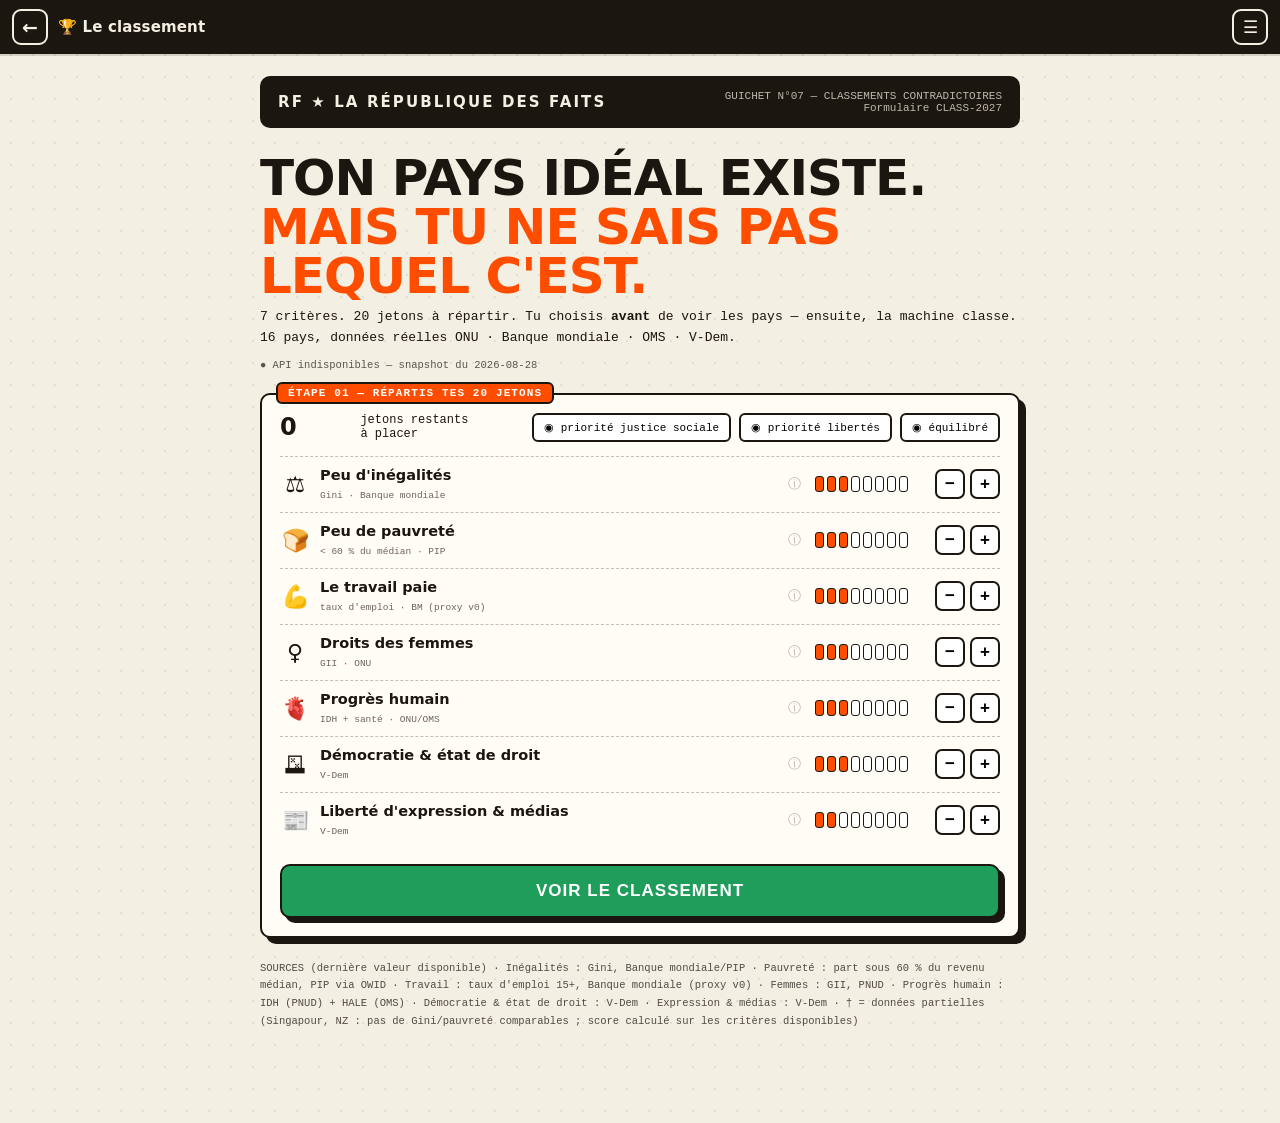
==== classement.html @ 017c0ad5 "datarepublic — La République des Faits, 4 guichets de données publiques Site statique, zéro backend " ====
<!doctype html><html lang="fr"><head><meta charset="utf-8">
<meta name="viewport" content="width=device-width,initial-scale=1">
<title>Guichet 07 — Le Classement Contradictoire · La République des Faits</title>
<link rel="icon" href="data:image/svg+xml,<svg xmlns=%22http://www.w3.org/2000/svg%22 viewBox=%220 0 100 100%22><text y=%22.9em%22 font-size=%2290%22>🏆</text></svg>">
<link rel="stylesheet" href="styles.css?v=1787875876">
<style>
.budget{display:flex;justify-content:space-between;align-items:center;margin-bottom:14px;flex-wrap:wrap;gap:10px}
.budget b{font-size:24px;font-weight:900}
.budget .left{font-family:var(--mono);font-size:12px}
.presets{display:flex;gap:8px;flex-wrap:wrap}
.presets button{font-family:var(--mono);font-size:11px;padding:6px 10px;border:2px solid var(--ink);background:#fff;border-radius:6px;cursor:pointer}
.presets button:hover{background:var(--ink);color:#fff}
.crit{display:flex;align-items:center;gap:10px;padding:10px 0;border-top:1.5px dashed #1b160f44}
.info{width:22px;height:22px;flex:0 0 22px;border-radius:50%;display:flex;align-items:center;
 justify-content:center;font-size:13px;text-decoration:none;color:var(--ink);opacity:.32;
 transition:opacity .12s,background .12s}
.info:hover{opacity:1;background:#1b160f14}
.crit .em{font-size:22px;width:30px;text-align:center}
.crit .lbl{flex:1;min-width:0}
.crit .lbl b{font-size:14.5px;display:block}
.crit .lbl small{font-family:var(--mono);font-size:9.5px;opacity:.65}
.jets{display:flex;gap:3px;min-width:110px}
.jet{width:9px;height:16px;border:1.5px solid var(--ink);border-radius:3px;background:#fff}
.jet.on{background:var(--orange)}
.pm{display:flex;gap:5px}
.pm button{width:30px;height:30px;font-size:17px;font-weight:900;border:2px solid var(--ink);background:#fff;border-radius:7px;cursor:pointer}
.pm button:active{background:var(--ink);color:#fff}
#result{display:none}
.podium{display:grid;grid-template-columns:1fr 1fr 1fr;gap:10px;margin:8px 0 18px}
.pod{border:2px solid var(--ink);border-radius:10px;background:#fff;padding:14px 10px;text-align:center}
.pod.p1{background:var(--ink);color:var(--paper);transform:translateY(-8px)}
.pod .medal{font-size:15px;font-family:var(--mono);letter-spacing:.15em}
.pod .fl{font-size:38px;display:block;margin:6px 0 2px}
.pod b{font-size:15px;display:block}
.pod .sc{font-family:var(--mono);font-size:12px;margin-top:4px}
.row{display:flex;align-items:center;gap:9px;padding:6px 8px;border-radius:7px;font-size:14px}
.row.fr{background:var(--orange);color:#fff;font-weight:800;box-shadow:3px 3px 0 var(--ink)}
.row .rk{font-family:var(--mono);width:26px;font-size:12px}
.row .nm{flex:1}
.row .bar{height:9px;background:currentColor;border-radius:4px;opacity:.85}
.row .sc{font-family:var(--mono);font-size:11.5px;width:38px;text-align:right}
.frbanner{border:3px solid var(--ink);border-radius:10px;background:#fff;padding:12px;margin:16px 0;
 font-weight:900;font-size:20px;text-transform:uppercase;text-align:center;transform:rotate(-1deg)}
.frbanner span{color:var(--orange)}
.corr{background:#fff;border:2px solid var(--ink);border-radius:8px;padding:13px 14px;margin:14px 0}
.corr h3{font-size:15px;text-transform:uppercase;margin-bottom:4px}
.corr .cs{font-family:var(--mono);font-size:11px;opacity:.7;line-height:1.5;margin-bottom:10px}
.cr{display:flex;align-items:center;gap:9px;padding:5px 0;font-size:13.5px}
.cr .nm{flex:0 0 44%}
.cr .bb{flex:1;height:12px;background:#EFE9DC;border:1.5px solid var(--ink);border-radius:6px;overflow:hidden}
.cr .bb i{display:block;height:100%;background:var(--orange)}
.cr .pc{font-family:var(--mono);font-size:12px;width:42px;text-align:right;font-weight:700}
.cr.in{opacity:.5}
.rev{font-family:var(--mono);font-size:11px;margin-top:10px;text-align:right;opacity:.7}
.method{margin-top:14px}
.method details{border:2px solid var(--ink);border-radius:9px;background:#fff}
.method summary{cursor:pointer;padding:12px 14px;font-weight:800;font-size:14.5px;list-style:none}
.method summary::-webkit-details-marker{display:none}
.method summary::before{content:'▸ ';color:var(--orange)}
.method details[open] summary::before{content:'▾ ';}
.method details[open] summary{border-bottom:1px dashed #1b160f33}
.mbody{padding:0 14px 14px;font-size:13.5px;line-height:1.65}
.mbody code{background:#F4EFE3;padding:1px 5px;border-radius:4px;font-size:12px}
.mbody ol{margin:8px 0 8px 18px}.mbody li{margin:5px 0}
.resemble{margin-top:14px;border:2px solid var(--ink);border-radius:9px;background:#fff;padding:14px}
.resemble h3{font-size:15px;text-transform:uppercase;margin-bottom:4px}
.predlab{font-family:var(--mono);font-size:11.5px;letter-spacing:.1em;text-transform:uppercase;opacity:.7}
.predbig{font-weight:900;font-size:clamp(24px,5.4vw,34px);line-height:1.06;margin:6px 0 4px;color:var(--orange)}
.predpct{font-family:var(--mono);font-size:13px;margin-bottom:9px}
.predsay{font-size:14.5px;line-height:1.55;border-left:4px solid var(--ink);padding-left:11px;margin-bottom:12px}
.preddet{border:2px solid var(--ink);border-radius:9px;background:var(--paper)}
.preddet summary{cursor:pointer;padding:11px 13px;font-weight:800;font-size:14px;list-style:none}
.preddet summary::-webkit-details-marker{display:none}
.preddet summary::before{content:'▸ ';color:var(--orange)}
.preddet[open] summary{border-bottom:1px dashed #1b160f33}
.preddet[open] summary::before{content:'▾ '}
.resemble .rsub{font-family:var(--mono);font-size:11px;opacity:.7;line-height:1.55;margin-bottom:10px}
.rrow{display:flex;align-items:center;gap:9px;padding:6px 0;font-size:13.5px}
.rrow .rn{flex:0 0 190px}
.rrow .rb{flex:1;height:12px;background:#F4EFE3;border:1.5px solid var(--ink);border-radius:6px;overflow:hidden}
.rrow .rf{display:block;height:100%;background:var(--orange);border-radius:5px}
.rrow .rp{font-family:var(--mono);font-size:12px;width:44px;text-align:right}
.rrow.inside .rf{background:#BDB4A4}
.rtag{font-family:var(--mono);font-size:9.5px;background:#EFE9DC;border-radius:4px;padding:1px 5px;margin-left:6px}
</style></head><body><div class="wrap">

<div id="rf-load"><div class="box"><b>Ouverture du guichet…</b><ul id="loadlist"></ul></div></div>

<div class="bureau"><b><a href="index.html">RF ★ LA RÉPUBLIQUE DES FAITS</a></b>
<div class="form-no">GUICHET N°07 — CLASSEMENTS CONTRADICTOIRES<br>Formulaire CLASS-2027</div></div>

<h1>Ton pays idéal existe.<br><span class="o">Mais tu ne sais pas<br>lequel c'est.</span></h1>
<div class="sub">7 critères. 20 jetons à répartir. Tu choisis <b>avant</b> de voir les pays — ensuite, la machine classe. 16 pays, données réelles ONU · Banque mondiale · OMS · V-Dem.</div>
<div class="provenance" id="prov"></div>

<div class="card"><span class="step-tag">ÉTAPE 01 — RÉPARTIS TES 20 JETONS</span>
<div class="budget"><b id="left">20</b><span class="left">jetons restants<br>à placer</span>
<div class="presets">
<button onclick="preset([6,5,4,3,1,1,0])">◉ priorité justice sociale</button>
<button onclick="preset([0,2,2,2,3,6,5])">◉ priorité libertés</button>
<button onclick="preset([3,3,3,3,3,3,2])">◉ équilibré</button>
</div></div>
<div id="crits"></div>
<button class="go" id="go" disabled>Voir le classement</button>
</div>

<div class="card" id="result"><span class="step-tag">ÉTAPE 02 — TON CLASSEMENT</span>

<div class="podium" id="podium"></div>
<div class="frbanner" id="frb"></div>
<div id="rows"></div>
<div class="note"><b>Ce classement n'est pas le nôtre — c'est le tien.</b> Déplace 5 jetons et regarde le podium changer. C'est exactement ça, le débat : pas un désaccord sur les faits, un désaccord sur les jetons.</div>

<div class="method" id="method"></div>
<div class="resemble" id="resemble"></div>
<button class="go" id="share">📮 Partager mon podium</button>
<button class="dlbtn" id="dl">⬇ télécharger les données des 16 pays (CSV)</button>
<button class="go alt" onclick="unlock()">↺ Changer mes jetons</button>
<div class="rev" id="rev"></div>
</div>

</div>
<footer>SOURCES (dernière valeur disponible) · Inégalités : Gini, Banque mondiale/PIP · Pauvreté : part sous 60 % du revenu médian, PIP via OWID · Travail : taux d'emploi 15+, Banque mondiale (proxy v0) · Femmes : GII, PNUD · Progrès humain : IDH (PNUD) + HALE (OMS) · Démocratie &amp; état de droit : V-Dem · Expression &amp; médias : V-Dem · † = données partielles (Singapour, NZ : pas de Gini/pauvreté comparables ; score calculé sur les critères disponibles)</footer>
<script src="snapshot.js?v=1787875876"></script><script src="rf-data.js?v=1787875876"></script>
<script>
let DATA=null, C=null, w=[3,3,3,3,3,3,2], locked=false, revisions=0, lastScored=null, norm=null;
const $=id=>document.getElementById(id);
const infoDot=(k,src)=>{
 const u=(RF.SRC[k]||{}).u; if(!u)return '';
 return `<a class="info" href="${u}" target="_blank" rel="noopener"
  title="Source : ${String(src).replace(/"/g,'')} — ouvrir les données">ⓘ</a>`;
};
const CRITS=[
 {em:'⚖️',name:"Peu d'inégalités",src:'Gini · Banque mondiale',get:c=>c.gini,inv:true,k:'gini',sk:'gini'},
 {em:'🍞',name:'Peu de pauvreté',src:'< 60 % du médian · PIP',get:c=>c.pov60,inv:true,k:'pov60',sk:'pov60'},
 {em:'💪',name:'Le travail paie',src:"taux d'emploi · BM (proxy v0)",get:c=>c.emp,inv:false,k:'emp',sk:'emp'},
 {em:'♀',name:'Droits des femmes',src:'GII · ONU',get:c=>c.gii,inv:true,k:'gii',sk:'gii'},
 {em:'🫀',name:'Progrès humain',src:'IDH + santé · ONU/OMS',get:c=>(c.hdi==null||c.hale==null)?null:(c.hdi*100+c.hale)/2,inv:false,k:'hdi',sk:'hdi'},
 {em:'🗳',name:'Démocratie & état de droit',src:'V-Dem',get:c=>(c.libdem==null||c.rol==null)?null:(c.libdem+c.rol)/2,inv:false,k:'rol',sk:'rol'},
 {em:'📰',name:"Liberté d'expression & médias",src:'V-Dem',get:c=>c.foe,inv:false,k:'foe',sk:'foe'},
];
const ul=$('loadlist');
RF.load((key,ok,label)=>{const li=document.createElement('li');li.textContent=label;li.className=ok?'ok':'ko';ul.appendChild(li);})
.then(d=>{
 DATA=d; C=d.countries;
 $('prov').textContent = d.meta.source==='live' ? `● données chargées en direct le ${d.meta.date}` :
   d.meta.source==='snapshot' ? `● API indisponibles — snapshot du ${d.meta.date}` : `● ${d.meta.source||'cache'}`;
 norm=CRITS.map(cr=>{
  const vals=C.map(cr.get).filter(v=>v!=null);
  const mn=Math.min(...vals),mx=Math.max(...vals);
  return c=>{const v=cr.get(c);if(v==null)return null;const s=(v-mn)/(mx-mn);return cr.inv?1-s:s};});
 setTimeout(()=>$('rf-load').classList.add('done'),400);
 render();
 const q=new URLSearchParams(location.search).get('w');
 if(q&&/^[0-8]{7}$/.test(q)){const p=[...q].map(Number);if(p.reduce((a,b)=>a+b,0)===20){w=p;render();$('go').click();}}
});
function total(){return w.reduce((a,b)=>a+b,0)}
function render(){
 $('crits').innerHTML='';
 CRITS.forEach((cr,i)=>{
  const d=document.createElement('div');d.className='crit';
  let jets='';for(let j=0;j<8;j++)jets+=`<span class="jet ${j<w[i]?'on':''}"></span>`;
  d.innerHTML=`<span class="em">${cr.em}</span><span class="lbl"><b>${cr.name}</b><small>${cr.src}</small></span>
   ${infoDot(cr.sk,cr.src)}
   <span class="jets">${jets}</span>
   <span class="pm"><button onclick="mod(${i},-1)">−</button><button onclick="mod(${i},1)">+</button></span>`;
  $('crits').appendChild(d);});
 $('left').textContent=20-total();
 $('go').disabled=total()!==20;
}
function mod(i,d){if(locked)return;if(d>0&&(total()>=20||w[i]>=8))return;if(d<0&&w[i]<=0)return;w[i]+=d;render()}
function preset(p){if(locked)return;w=[...p];render()}
$('go').onclick=()=>{
 locked=true;revisions++;
 const scored=C.map(c=>{
  let s=0,wt=0,part=false;
  CRITS.forEach((cr,i)=>{const v=norm[i](c);
   if(v==null){part=w[i]>0||part;return}
   s+=v*w[i];wt+=w[i]});
  return {c,part,score:wt?s/wt*100:0};
 }).sort((a,b)=>b.score-a.score);
 lastScored=scored;
 const med=['🥇 OR','🥈 ARGENT','🥉 BRONZE'];
 $('podium').innerHTML=scored.slice(0,3).map((s,i)=>
  `<div class="pod ${i===0?'p1':''}"><div class="medal">${med[i]}</div><span class="fl">${s.c.flag}</span><b>${s.c.name}${s.part?' †':''}</b><div class="sc">${s.score.toFixed(1)}/100</div></div>`).join('');
 const frIdx=scored.findIndex(s=>s.c.iso==='FRA');
 $('frb').innerHTML=`Avec <span>tes</span> critères, la France est <span>${frIdx+1}ᵉ</span> sur ${scored.length}`;
 $('rows').innerHTML=scored.map((s,i)=>
  `<div class="row ${s.c.iso==='FRA'?'fr':''}"><span class="rk">${String(i+1).padStart(2,'0')}</span>
   <span>${s.c.flag}</span><span class="nm">${s.c.name}${s.part?' †':''}</span>
   <span class="bar" style="width:${(s.score*1.6).toFixed(0)}px"></span>
   <span class="sc">${s.score.toFixed(1)}</span></div>`).join('');
 renderMethod(scored);
 $('result').style.display='block';
 $('rev').textContent = revisions>1 ? `tu as changé de pondération ${revisions-1} fois` : '';
 if(location.hash!=='#open')$('result').scrollIntoView({behavior:'smooth'});
 setTimeout(openAllForShot,300);
};

/* ---- comment le score est calculé, et à quoi il ressemble ---- */
const EXT=[
 {sk:'gdp',   n:'PIB par habitant',        get:v=>v.gdp?Math.log10(v.gdp):null},
 {sk:'corr',  n:'Corruption politique',    get:v=>v.corr},
 {sk:'top1',  n:'Part captée par les 1 %', get:v=>v.top1},
 {sk:'homicide',n:'Homicides',             get:v=>v.homicide},
 {sk:'tax',   n:'Recettes fiscales',       get:v=>v.tax},
 {sk:'gov',   n:"Dépenses de l'État",      get:v=>v.gov},
 {sk:'trade', n:'Ouverture commerciale',   get:v=>v.trade},
 {sk:'happy', n:'Satisfaction de vie',     get:v=>v.happy},
 {sk:'school',n:"Années d'école",          get:v=>v.school},
];
const INSIDE=[
 {sk:'hdi', n:'IDH (ONU)',        get:v=>v.hdi!=null?v.hdi:null, warn:1},
 {sk:'gini',n:'Gini (inégalités)',get:v=>v.gini,                 warn:1},
 {sk:'rol', n:'État de droit',    get:v=>v.rol,                  warn:1},
];
function renderMethod(scored){
 // 1. la méthode, en clair
 const used=CRITS.map((cr,i)=>({cr,w:w[i]})).filter(x=>x.w>0)
   .sort((a,b)=>b.w-a.w).map(x=>`${x.cr.name} (${x.w})`).join(' · ');
 $('method').innerHTML=`<details><summary>Comment ce classement est calculé (et pourquoi les mêmes pays reviennent)</summary>
 <div class="mbody">
 <ol>
  <li><b>Chaque critère est ramené sur une échelle 0-100</b> parmi les 16 pays : le meilleur du lot prend 100, le pire prend 0, les autres se placent proportionnellement entre les deux (<code>(valeur − min) / (max − min)</code>). Les critères où « moins, c'est mieux » (inégalités, pauvreté, inégalité de genre) sont retournés.</li>
  <li><b>Tes jetons servent de poids.</b> Le score final est la moyenne pondérée : <code>Σ (note du critère × jetons) / Σ jetons</code>. Tes jetons actuels : ${used}.</li>
  <li><b>Les données manquantes sont ignorées</b>, pas remplacées par une valeur inventée : un pays marqué † (Singapour, Nouvelle-Zélande) est noté sur les seuls critères disponibles. Cela l'avantage mécaniquement, puisqu'il échappe à ses critères faibles.</li>
 </ol>
 <p><b>Pourquoi les mêmes pays reviennent quoi que tu fasses ?</b> Parce que les 7 critères ne sont pas indépendants les uns des autres : un pays qui va bien sur l'un va généralement bien sur les autres. Déplacer des jetons change l'ordre des places, mais rarement le peloton de tête. Le bloc ci-dessous mesure exactement ça.</p>
 </div></details>`;

 // 2. à quel indicateur extérieur ton classement ressemble-t-il ?
 // fusion des deux jeux : « monde » (14 indicateurs) + les 16 pays (IDH, Gini, pauvreté…)
 const byIso={}; (DATA.world||[]).forEach(x=>byIso[x.iso]={...x.v});
 (DATA.countries||[]).forEach(c=>{byIso[c.iso]=Object.assign(byIso[c.iso]||{},
   {hdi:c.hdi,gini:c.gini,pov60:c.pov60,emp:c.emp,foe:c.foe});});
 const S=scored.map(x=>({iso:x.c.iso,s:x.score}));
 const test=list=>list.map(ind=>{
   const pairs=S.map(x=>[ind.get(byIso[x.iso]||{}),x.s]).filter(p=>p[0]!=null&&isFinite(p[0]));
   if(pairs.length<10)return null;
   const r=RF.pearson(pairs);
   return {n:ind.n,sk:ind.sk,r,pct:Math.round(r*r*100),n2:pairs.length};
 }).filter(Boolean).sort((a,b)=>b.pct-a.pct);
 const ext=test(EXT), ins=test(INSIDE);
 const row=(x,cls)=>`<div class="rrow ${cls||''}"><span class="rn">${RF.srcLink(x.sk,x.n)}${x.r<0?'<span class="rtag">sens inverse</span>':''}</span>
   <span class="rb"><span class="rf" style="width:${x.pct}%"></span></span><span class="rp">${x.pct} %</span></div>`;
 const top=ext[0];
 const second=ext[1];
 $('resemble').innerHTML=`
  <div class="predlab">Le meilleur prédicteur de ton classement est…</div>
  <div class="predbig">${top?top.n:'—'} !</div>
  <div class="predpct"><b>${top?top.pct:0} %</b> des écarts entre pays partagés${top&&top.r<0?' · <b>en sens inverse</b>':''}</div>
  <div class="predsay">Autrement dit : sans regarder aucun de tes 7 critères, connaître seulement
   ${top?'« '+top.n.toLowerCase()+' »':'cet indicateur'} suffirait à deviner l'essentiel de ton palmarès —
   alors que tu ne l'as jamais choisi.${second?` Juste derrière : ${second.n.toLowerCase()} (${second.pct} %).`:''}</div>
  <details class="preddet"><summary>Le classement complet des prédicteurs, et comment il se lit</summary>
   <div class="mbody">
    <p style="margin:0 0 10px">On compare ton score final à des indicateurs qui <b>ne font pas partie</b> de tes 7 critères,
    sur les ${S.length} pays. Le pourcentage est la part des écarts entre pays que les deux mesures ont en commun (r²) :
    100 % voudrait dire « exactement le même classement », 0 % « aucun rapport ».</p>
    ${ext.map(x=>row(x)).join('')}
    <p style="margin:14px 0 8px"><b>Pour mémoire</b> — ces trois-là sont <b>déjà contenus</b> dans tes critères :
    leur ressemblance est mécanique, elle ne prouve rien.</p>
    ${ins.map(x=>row(x,'inside')).join('')}
    <p style="margin:14px 0 0">Change tes jetons et relance : le meilleur prédicteur change, lui aussi.
    C'est la meilleure preuve que le classement n'est pas un déguisement d'un seul chiffre.</p>
   </div></details>`;
}

function openAllForShot(){
 if(location.hash!=='#open')return;
 document.querySelectorAll('#method details,#resemble details').forEach(d=>d.open=true);
}
function unlock(){locked=false;$('result').style.display='none';window.scrollTo({top:0,behavior:'smooth'})}
$('dl').onclick=()=>{
 const WD={}; (DATA.world||[]).forEach(w=>WD[w.iso]=w.v);
 RF.downloadCSV('rf-classement-16-pays.csv',
  ['iso','pays','gini','pauvrete_60pc_median','taux_emploi','indice_inegalite_genre','idh','esperance_vie_bonne_sante','democratie_libérale','etat_de_droit','liberte_expression','pib_hab_ppa'],
  C.map(c=>[c.iso,c.name,c.gini,c.pov60,c.emp,c.gii,c.hdi,c.hale,c.libdem,c.rol,c.foe,(WD[c.iso]||{}).gdp]));
};
$('share').onclick=async()=>{
 const sc=lastScored, frIdx=sc.findIndex(s=>s.c.iso==='FRA');
 const res=await RF.shareCard((ctx,W,H)=>{
  RF.cardBase(ctx,W,H,'GUICHET N°07 — CLASSEMENT CONTRADICTOIRE');
  ctx.fillStyle='#1B160F';ctx.font='900 50px system-ui';
  ctx.fillText('MON PODIUM,',70,270);ctx.fillText('SELON MES 7 CRITÈRES :',70,330);
  const med=['🥇','🥈','🥉'];
  sc.slice(0,3).forEach((s,i)=>{
   ctx.font='900 74px system-ui';
   ctx.fillText(`${med[i]} ${s.c.flag} ${s.c.name}`,70,470+i*110);
   ctx.font='30px ui-monospace, monospace';
   ctx.fillText(s.score.toFixed(1)+'/100',830,470+i*110);});
  ctx.save();ctx.translate(540,970);ctx.rotate(-0.06);
  ctx.strokeStyle='#FF4D00';ctx.fillStyle='#FF4D00';ctx.lineWidth=10;
  ctx.strokeRect(-430,-80,860,160);
  ctx.font='900 64px system-ui';ctx.textAlign='center';
  ctx.fillText(`LA FRANCE EST ${frIdx+1}ᵉ / ${sc.length}`,0,22);ctx.restore();
  ctx.textAlign='left';ctx.font='900 34px system-ui';ctx.fillStyle='#1B160F';
  ctx.fillText('Mêmes données, tes jetons : quel podium ? →',70,1180);
 },'podium-rf.png',`Mon podium selon mes 7 critères : ${sc[0].c.name}, ${sc[1].c.name}, ${sc[2].c.name}. La France est ${frIdx+1}ᵉ/${sc.length}. Tes jetons, ton podium : ${location.origin+location.pathname}?w=${w.join('')}`);
 $('share').textContent = res==='shared' ? '📮 Partagé !' : '📮 Podium téléchargé (PNG)';
};
</script><script>RF.mountNav("classement.html")</script>
</body></html>
---- styles.css ----
:root{
  --paper:#F4EFE3; --ink:#1B160F; --orange:#FF4D00; --green:#1F9D5B;
  --red:#D92D20; --card:#FFFDF6; --mono:ui-monospace,'SF Mono',Menlo,monospace;
}
*{box-sizing:border-box;margin:0}
body{background:var(--paper);color:var(--ink);
  font-family:system-ui,-apple-system,sans-serif;
  background-image:radial-gradient(#00000012 1px,transparent 1px);background-size:22px 22px;
  padding:28px 14px 80px}
.wrap{max-width:760px;margin:0 auto}
.bureau{background:var(--ink);color:var(--paper);border-radius:10px;padding:14px 18px;
  display:flex;justify-content:space-between;align-items:center;gap:10px;flex-wrap:wrap}
.bureau b{font-size:15px;letter-spacing:.14em}
.bureau a{color:var(--paper);text-decoration:none}
.bureau .form-no{font-family:var(--mono);font-size:11px;opacity:.75;text-align:right}
h1{font-weight:900;font-size:clamp(30px,6vw,50px);line-height:.98;letter-spacing:-.02em;
  margin:26px 0 6px;text-transform:uppercase}
h1 .o{color:var(--orange)}
.sub{font-family:var(--mono);font-size:13px;margin-bottom:26px;line-height:1.6}
.card{background:var(--card);border:2px solid var(--ink);border-radius:10px;
  box-shadow:6px 6px 0 var(--ink);padding:18px;margin-bottom:22px;position:relative}
.step-tag{position:absolute;top:-13px;left:14px;background:var(--orange);color:#fff;
  font-family:var(--mono);font-size:11px;font-weight:700;padding:3px 10px;
  border:2px solid var(--ink);border-radius:6px;letter-spacing:.1em}
.go{width:100%;margin-top:16px;padding:15px;font-size:17px;font-weight:900;letter-spacing:.06em;
  background:var(--green);color:#fff;border:2px solid var(--ink);border-radius:10px;cursor:pointer;
  box-shadow:5px 5px 0 var(--ink);text-transform:uppercase}
.go.alt{background:#fff;color:var(--ink)}
.go:disabled{background:#bbb;cursor:not-allowed;box-shadow:none}
.go:active{transform:translate(3px,3px);box-shadow:1px 1px 0 var(--ink)}
.note{font-family:var(--mono);font-size:11.5px;line-height:1.6;background:#fff;
  border-left:4px solid var(--orange);padding:10px 12px;margin-top:12px}
footer{font-family:var(--mono);font-size:10.5px;line-height:1.7;opacity:.75;max-width:760px;margin:10px auto}
footer a{color:inherit}
/* overlay de chargement */
#rf-load{position:fixed;inset:0;background:var(--paper);z-index:50;display:flex;
  align-items:center;justify-content:center;flex-direction:column;gap:18px;
  transition:opacity .3s}
#rf-load.done{opacity:0;pointer-events:none;visibility:hidden}
#rf-load .box{background:var(--card);border:2px solid var(--ink);border-radius:10px;
  box-shadow:6px 6px 0 var(--ink);padding:22px 26px;max-width:420px;width:90%}
#rf-load b{font-size:16px;letter-spacing:.1em;text-transform:uppercase}
#rf-load ul{list-style:none;margin-top:12px;font-family:var(--mono);font-size:12px;line-height:2}
#rf-load li::before{content:'▢ ';}
#rf-load li.ok::before{content:'☑ ';color:var(--green)}
#rf-load li.ko::before{content:'☒ ';color:var(--red)}
.provenance{font-family:var(--mono);font-size:10.5px;opacity:.7;margin:-16px 0 22px}
/* tampons */
.stamp{position:absolute;top:16px;right:16px;transform:rotate(9deg);border:4px solid;border-radius:8px;
  padding:8px 14px;font-weight:900;font-size:22px;text-transform:uppercase;letter-spacing:.05em;
  background:#fffdf6ee;opacity:0;transition:opacity .2s,transform .2s;z-index:5}
.stamp.show{opacity:1;transform:rotate(-7deg) scale(1)}
.stamp.win{color:var(--green);border-color:var(--green)}
.stamp.lose{color:var(--red);border-color:var(--red)}
@media (max-width:520px){ .stamp{font-size:16px;padding:6px 10px} }

/* liens de source */
.srclink{color:inherit;text-decoration:underline;text-underline-offset:2px;text-decoration-style:dotted}
.srclink:hover{color:var(--orange)}

/* ---------- navigation type webapp ---------- */
.topnav{position:sticky;top:0;z-index:40;display:flex;align-items:center;gap:10px;
  background:var(--ink);color:var(--paper);padding:9px 12px;margin:-28px -14px 22px;
  box-shadow:0 2px 0 #00000022}
@media (max-width:520px){.topnav{margin:-28px -14px 18px}}
.tn-back{width:36px;height:36px;flex:0 0 36px;border:2px solid var(--paper);border-radius:9px;
  display:flex;align-items:center;justify-content:center;font-size:19px;font-weight:900;
  color:var(--paper);text-decoration:none}
.tn-back:hover{background:var(--paper);color:var(--ink)}
.tn-home{border-style:solid;cursor:default}
.tn-title{flex:1;font-weight:800;font-size:15px;letter-spacing:.01em;overflow:hidden;
  text-overflow:ellipsis;white-space:nowrap}
.tn-burger{width:36px;height:36px;flex:0 0 36px;background:none;border:2px solid var(--paper);
  border-radius:9px;color:var(--paper);font-size:17px;cursor:pointer}
.tn-burger:hover{background:var(--paper);color:var(--ink)}
.scrim{position:fixed;inset:0;background:#1B160F80;opacity:0;pointer-events:none;
  transition:opacity .18s;z-index:44}
.scrim.on{opacity:1;pointer-events:auto}
.drawer{position:fixed;top:0;right:0;bottom:0;width:min(310px,80vw);background:var(--card);
  border-left:3px solid var(--ink);z-index:45;transform:translateX(102%);
  transition:transform .22s cubic-bezier(.2,.8,.3,1);padding:16px 14px;overflow:auto}
.drawer.open{transform:none}
.dr-head{font-family:var(--mono);font-size:10.5px;letter-spacing:.18em;opacity:.6;margin:6px 4px 12px}
.dr-item{display:flex;align-items:center;gap:11px;padding:11px 10px;border:2px solid var(--ink);
  border-radius:9px;margin-bottom:9px;text-decoration:none;color:var(--ink);background:#fff}
.dr-item:hover{background:var(--ink);color:var(--paper)}
.dr-item.on{background:var(--orange);color:#fff;border-color:var(--ink)}
.dr-em{font-size:21px}
.dr-t{font-weight:800;font-size:14.5px;line-height:1.2}
.dr-t small{display:block;font-family:var(--mono);font-size:9.5px;font-weight:400;opacity:.7;margin-top:2px}
footer a,.src a,.qsub a{color:inherit}
.dlbtn{font-family:var(--mono);font-size:11px;padding:7px 12px;border:2px solid var(--ink);
  background:#fff;border-radius:7px;cursor:pointer;margin-top:10px}
.dlbtn:hover{background:var(--ink);color:var(--paper)}
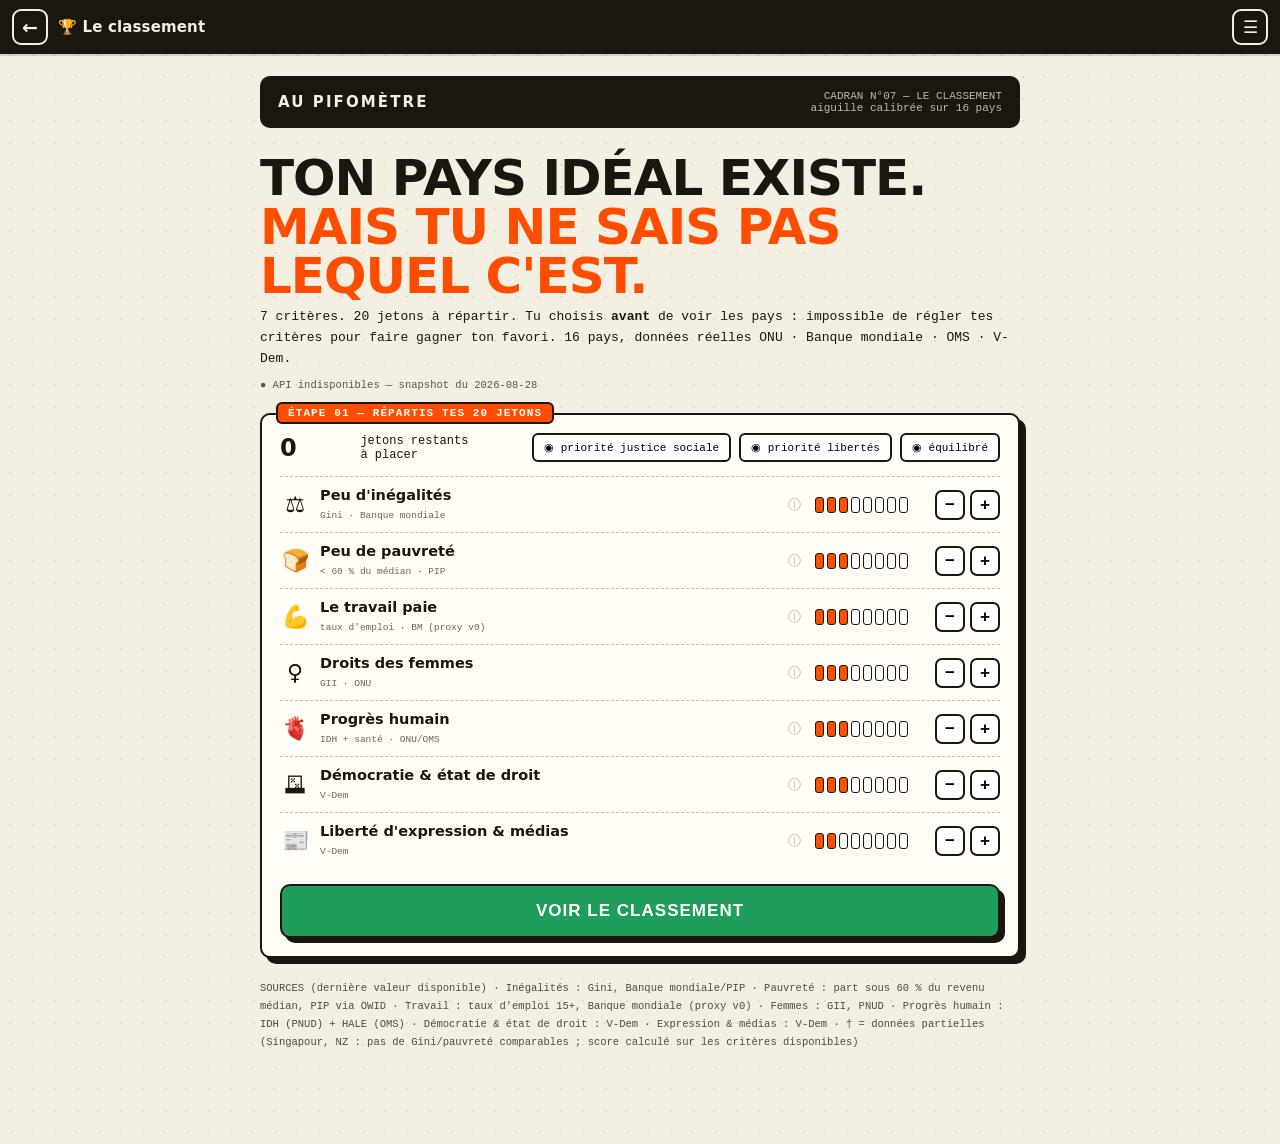
==== commit 89f8ab1e: "Rebranding : La République des Faits → Au pifomètre Le nom du site s'aligne sur celui du projet et s" ====
--- a/classement.html
+++ b/classement.html
@@ -1,8 +1,8 @@
 <!doctype html><html lang="fr"><head><meta charset="utf-8">
 <meta name="viewport" content="width=device-width,initial-scale=1">
-<title>Guichet 07 — Le Classement Contradictoire · La République des Faits</title>
-<link rel="icon" href="data:image/svg+xml,<svg xmlns=%22http://www.w3.org/2000/svg%22 viewBox=%220 0 100 100%22><text y=%22.9em%22 font-size=%2290%22>🏆</text></svg>">
-<link rel="stylesheet" href="styles.css?v=1787875876">
+<title>Cadran 07 — Le classement · Au pifomètre</title>
+<link rel="icon" href="favicon.svg?v=1787878178">
+<link rel="stylesheet" href="styles.css?v=1787878178">
 <style>
 .budget{display:flex;justify-content:space-between;align-items:center;margin-bottom:14px;flex-wrap:wrap;gap:10px}
 .budget b{font-size:24px;font-weight:900}
@@ -84,13 +84,13 @@
 .rtag{font-family:var(--mono);font-size:9.5px;background:#EFE9DC;border-radius:4px;padding:1px 5px;margin-left:6px}
 </style></head><body><div class="wrap">
 
-<div id="rf-load"><div class="box"><b>Ouverture du guichet…</b><ul id="loadlist"></ul></div></div>
-
-<div class="bureau"><b><a href="index.html">RF ★ LA RÉPUBLIQUE DES FAITS</a></b>
-<div class="form-no">GUICHET N°07 — CLASSEMENTS CONTRADICTOIRES<br>Formulaire CLASS-2027</div></div>
+<div id="rf-load"><div class="box"><b>Calibrage de l'aiguille…</b><ul id="loadlist"></ul></div></div>
+
+<div class="bureau"><b><a href="index.html">AU PIFOMÈTRE</a></b>
+<div class="form-no">CADRAN N°07 — LE CLASSEMENT<br>aiguille calibrée sur 16 pays</div></div>
 
 <h1>Ton pays idéal existe.<br><span class="o">Mais tu ne sais pas<br>lequel c'est.</span></h1>
-<div class="sub">7 critères. 20 jetons à répartir. Tu choisis <b>avant</b> de voir les pays — ensuite, la machine classe. 16 pays, données réelles ONU · Banque mondiale · OMS · V-Dem.</div>
+<div class="sub">7 critères. 20 jetons à répartir. Tu choisis <b>avant</b> de voir les pays : impossible de régler tes critères pour faire gagner ton favori. 16 pays, données réelles ONU · Banque mondiale · OMS · V-Dem.</div>
 <div class="provenance" id="prov"></div>
 
 <div class="card"><span class="step-tag">ÉTAPE 01 — RÉPARTIS TES 20 JETONS</span>
@@ -121,7 +121,7 @@
 
 </div>
 <footer>SOURCES (dernière valeur disponible) · Inégalités : Gini, Banque mondiale/PIP · Pauvreté : part sous 60 % du revenu médian, PIP via OWID · Travail : taux d'emploi 15+, Banque mondiale (proxy v0) · Femmes : GII, PNUD · Progrès humain : IDH (PNUD) + HALE (OMS) · Démocratie &amp; état de droit : V-Dem · Expression &amp; médias : V-Dem · † = données partielles (Singapour, NZ : pas de Gini/pauvreté comparables ; score calculé sur les critères disponibles)</footer>
-<script src="snapshot.js?v=1787875876"></script><script src="rf-data.js?v=1787875876"></script>
+<script src="snapshot.js?v=1787878178"></script><script src="rf-data.js?v=1787878225"></script>
 <script>
 let DATA=null, C=null, w=[3,3,3,3,3,3,2], locked=false, revisions=0, lastScored=null, norm=null;
 const $=id=>document.getElementById(id);
@@ -280,7 +280,7 @@
 $('share').onclick=async()=>{
  const sc=lastScored, frIdx=sc.findIndex(s=>s.c.iso==='FRA');
  const res=await RF.shareCard((ctx,W,H)=>{
-  RF.cardBase(ctx,W,H,'GUICHET N°07 — CLASSEMENT CONTRADICTOIRE');
+  RF.cardBase(ctx,W,H,'CADRAN N°07 — MON CLASSEMENT');
   ctx.fillStyle='#1B160F';ctx.font='900 50px system-ui';
   ctx.fillText('MON PODIUM,',70,270);ctx.fillText('SELON MES 7 CRITÈRES :',70,330);
   const med=['🥇','🥈','🥉'];
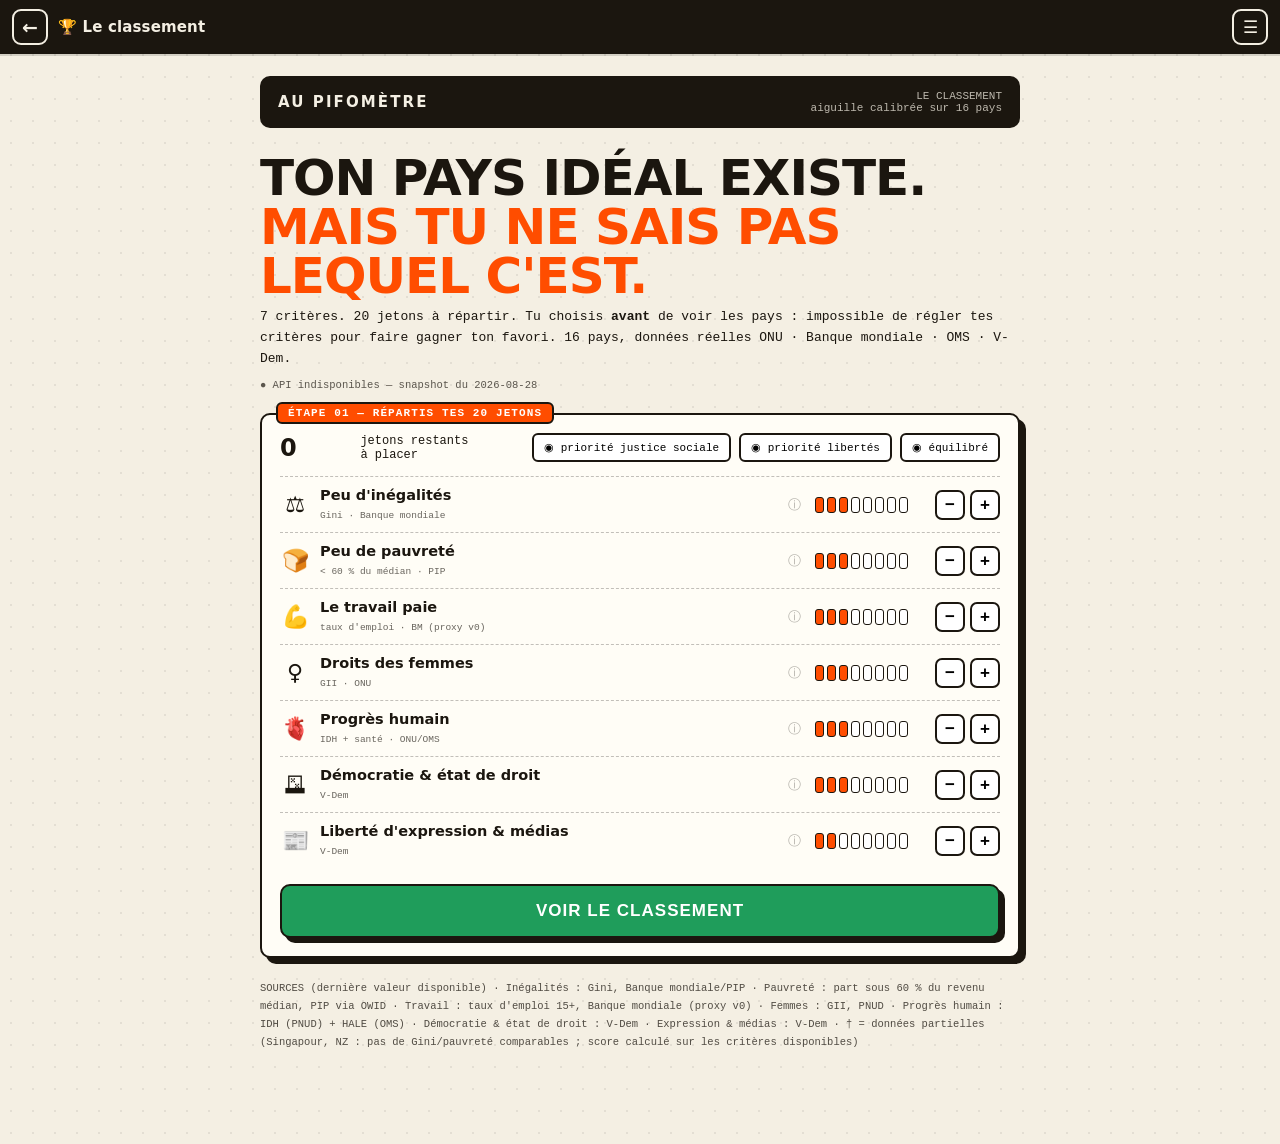
==== commit 8bb39351: "Numéros de cadran retirés · 10 mesures · profils au lieu de cases - Les numéros (04, 07, 02, 09) éta" ====
--- a/classement.html
+++ b/classement.html
@@ -1,8 +1,8 @@
 <!doctype html><html lang="fr"><head><meta charset="utf-8">
 <meta name="viewport" content="width=device-width,initial-scale=1">
-<title>Cadran 07 — Le classement · Au pifomètre</title>
-<link rel="icon" href="favicon.svg?v=1787878178">
-<link rel="stylesheet" href="styles.css?v=1787878178">
+<title>Le classement · Au pifomètre</title>
+<link rel="icon" href="favicon.svg?v=1787878867">
+<link rel="stylesheet" href="styles.css?v=1787878867">
 <style>
 .budget{display:flex;justify-content:space-between;align-items:center;margin-bottom:14px;flex-wrap:wrap;gap:10px}
 .budget b{font-size:24px;font-weight:900}
@@ -87,7 +87,7 @@
 <div id="rf-load"><div class="box"><b>Calibrage de l'aiguille…</b><ul id="loadlist"></ul></div></div>
 
 <div class="bureau"><b><a href="index.html">AU PIFOMÈTRE</a></b>
-<div class="form-no">CADRAN N°07 — LE CLASSEMENT<br>aiguille calibrée sur 16 pays</div></div>
+<div class="form-no">LE CLASSEMENT<br>aiguille calibrée sur 16 pays</div></div>
 
 <h1>Ton pays idéal existe.<br><span class="o">Mais tu ne sais pas<br>lequel c'est.</span></h1>
 <div class="sub">7 critères. 20 jetons à répartir. Tu choisis <b>avant</b> de voir les pays : impossible de régler tes critères pour faire gagner ton favori. 16 pays, données réelles ONU · Banque mondiale · OMS · V-Dem.</div>
@@ -121,7 +121,7 @@
 
 </div>
 <footer>SOURCES (dernière valeur disponible) · Inégalités : Gini, Banque mondiale/PIP · Pauvreté : part sous 60 % du revenu médian, PIP via OWID · Travail : taux d'emploi 15+, Banque mondiale (proxy v0) · Femmes : GII, PNUD · Progrès humain : IDH (PNUD) + HALE (OMS) · Démocratie &amp; état de droit : V-Dem · Expression &amp; médias : V-Dem · † = données partielles (Singapour, NZ : pas de Gini/pauvreté comparables ; score calculé sur les critères disponibles)</footer>
-<script src="snapshot.js?v=1787878178"></script><script src="rf-data.js?v=1787878225"></script>
+<script src="snapshot.js?v=1787878867"></script><script src="rf-data.js?v=1787878867"></script>
 <script>
 let DATA=null, C=null, w=[3,3,3,3,3,3,2], locked=false, revisions=0, lastScored=null, norm=null;
 const $=id=>document.getElementById(id);
@@ -280,7 +280,7 @@
 $('share').onclick=async()=>{
  const sc=lastScored, frIdx=sc.findIndex(s=>s.c.iso==='FRA');
  const res=await RF.shareCard((ctx,W,H)=>{
-  RF.cardBase(ctx,W,H,'CADRAN N°07 — MON CLASSEMENT');
+  RF.cardBase(ctx,W,H,'MON CLASSEMENT');
   ctx.fillStyle='#1B160F';ctx.font='900 50px system-ui';
   ctx.fillText('MON PODIUM,',70,270);ctx.fillText('SELON MES 7 CRITÈRES :',70,330);
   const med=['🥇','🥈','🥉'];
